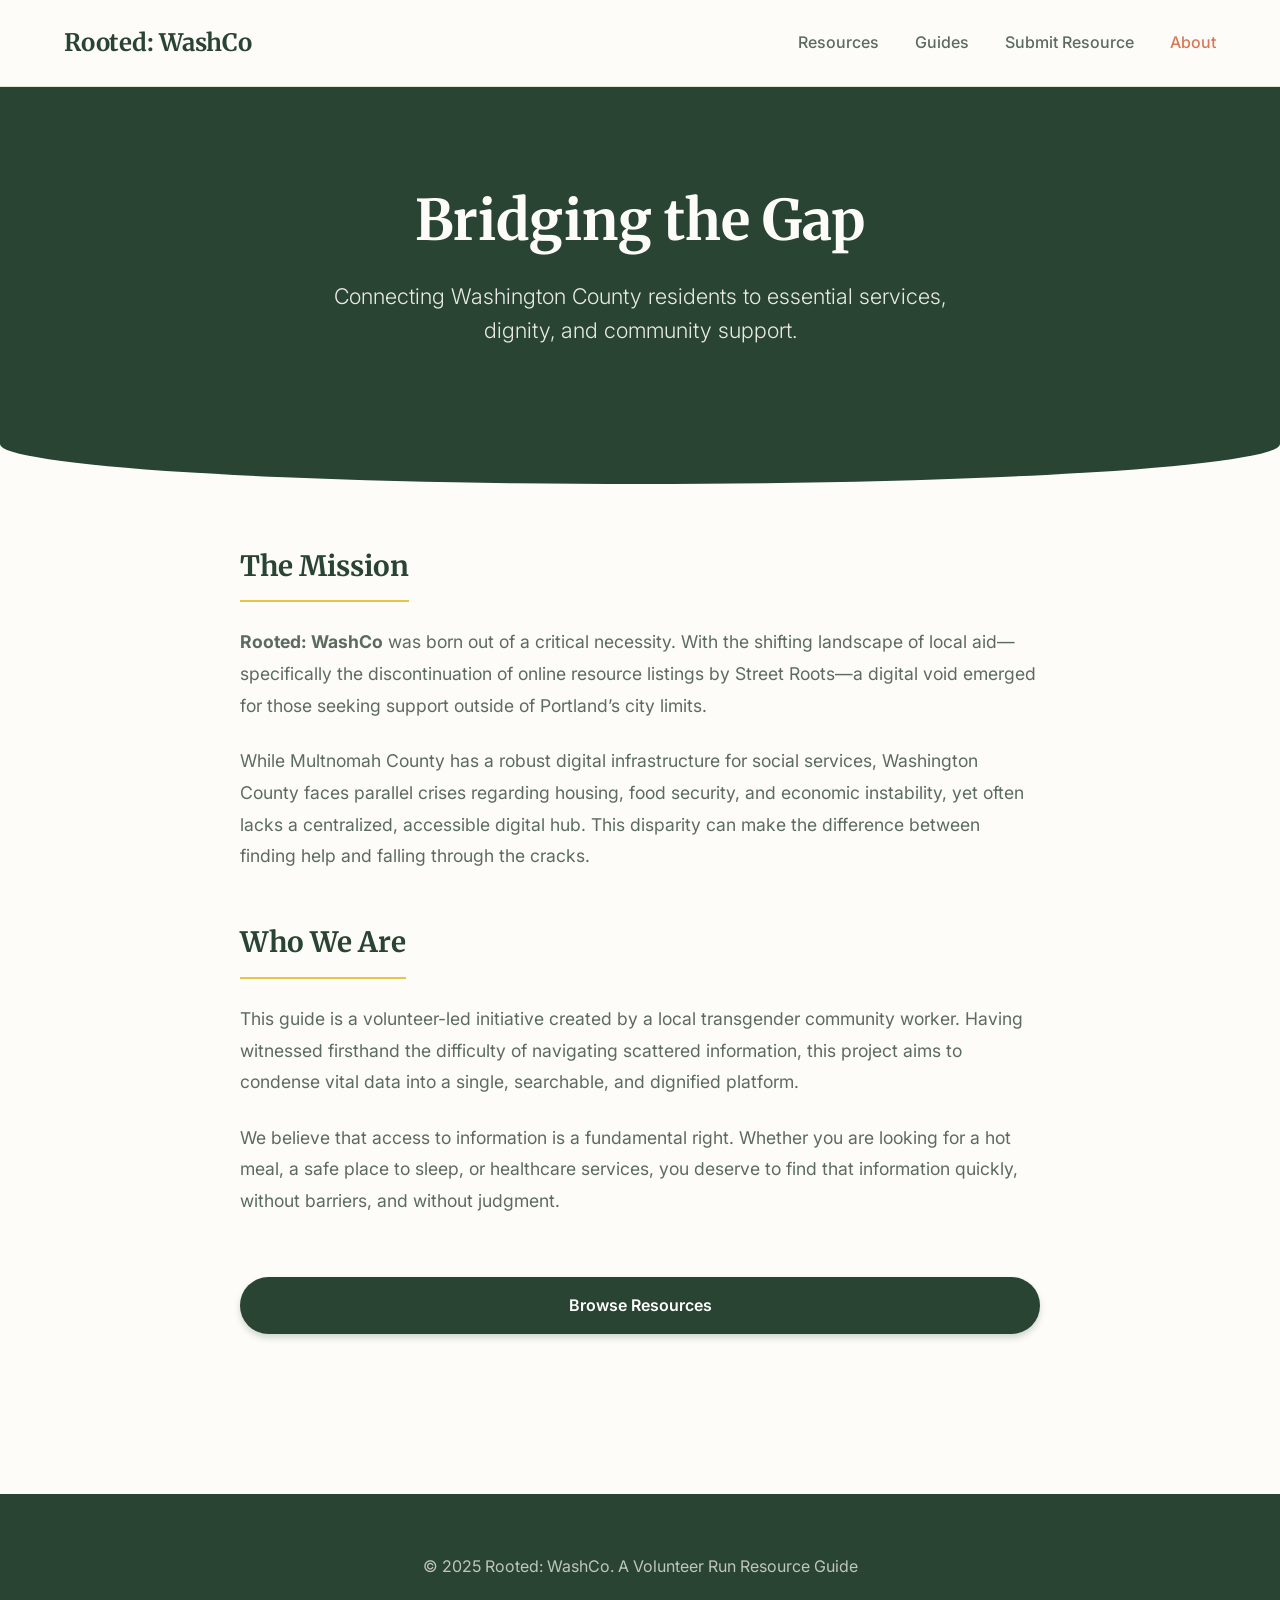
==== about.html @ 28d8c81e "Add files via upload" ====
<!DOCTYPE html>
<html lang="en">
<head>
    <meta charset="UTF-8">
    <meta name="viewport" content="width=device-width, initial-scale=1.0">
    <title>About - Rooted: WashCo</title>
    <link rel="stylesheet" href="style.css">
    <link rel="manifest" href="manifest.json">
    <meta name="theme-color" content="#2A4434">
    <meta name="apple-mobile-web-app-capable" content="yes">
    <meta name="apple-mobile-web-app-status-bar-style" content="black-translucent">
    <link rel="apple-touch-icon" href="icon-192.png">
    <link rel="preconnect" href="https://fonts.googleapis.com">
    <link rel="preconnect" href="https://fonts.gstatic.com" crossorigin>
    <link href="https://fonts.googleapis.com/css2?family=Inter:wght@300;400;500;600&family=Merriweather:ital,wght@0,300;0,400;0,700;0,900;1,300;1,400;1,700;1,900&display=swap" rel="stylesheet">
    <style>
        /* Internal styles specific to the text layout of the About page 
           to ensure readability without modifying the global style.css */
        .content-wrapper {
            max-width: 800px;
            margin: 0 auto;
            padding: 0 0 100px;
        }
        
        .content-section {
            margin-bottom: 48px;
        }

        .content-section h3 {
            font-family: var(--font-header);
            font-size: 1.75rem;
            color: var(--text-primary);
            margin-bottom: 24px;
            border-bottom: 2px solid var(--accent-secondary);
            padding-bottom: 12px;
            display: inline-block;
        }

        .content-section p {
            font-size: 1.1rem;
            color: var(--text-secondary);
            margin-bottom: 24px;
            line-height: 1.8;
        }

        /* Adjust hero for page without search bar */
        .hero-about {
            padding-bottom: 80px;
            margin-bottom: 60px;
        }
    </style>
</head>
<body>
    <a href="#main-content" class="skip-link">Skip to main content</a>
    <header>
        <div class="container header-container">
            <h1 class="logo">Rooted: WashCo</h1>
            <nav>
                <a href="index.html">Resources</a>
                <a href="#">Guides</a>
                <a href="submit-resource.html">Submit Resource</a>
                <a href="#" class="active">About</a>
            </nav>
        </div>
    </header>

    <main id="main-content">
        <section class="hero hero-about">
            <div class="container">
                <h2>Bridging the Gap</h2>
                <p>Connecting Washington County residents to essential services, dignity, and community support.</p>
            </div>
        </section>

        <section class="container">
            <div class="content-wrapper">
                
                
                <div class="content-section">
                    <h3>The Mission</h3>
                    <p>
                        <strong>Rooted: WashCo</strong> was born out of a critical necessity. With the shifting landscape of local aid—specifically the discontinuation of online resource listings by Street Roots—a digital void emerged for those seeking support outside of Portland’s city limits.
                    </p>
                    <p>
                        While Multnomah County has a robust digital infrastructure for social services, Washington County faces parallel crises regarding housing, food security, and economic instability, yet often lacks a centralized, accessible digital hub. This disparity can make the difference between finding help and falling through the cracks.
                    </p>
                </div>

                <div class="content-section">
                    <h3>Who We Are</h3>
                    <p>
                        This guide is a volunteer-led initiative created by a local transgender community worker. Having witnessed firsthand the difficulty of navigating scattered information, this project aims to condense vital data into a single, searchable, and dignified platform.
                    </p>
                    <p>
                        We believe that access to information is a fundamental right. Whether you are looking for a hot meal, a safe place to sleep, or healthcare services, you deserve to find that information quickly, without barriers, and without judgment.
                    </p>
                </div>

                <div class="action-row" style="justify-content: center; margin-top: 60px;">
                    <a href="index.html" class="btn btn-primary" style="padding: 16px 48px;">Browse Resources</a>
                </div>

            </div>
        </section>
    </main>

    <footer>
        <div class="container">
            <p>&copy; 2025 Rooted: WashCo. A Volunteer Run Resource Guide</p>
        </div>
    </footer>
</body>
</html>
---- style.css ----
:root {
    /* Palette - Earthy & Grounded */
    --bg-color: #FDFCF8; /* Warm Off-White/Cream */
    --bg-secondary: #F2F0E9; /* Slightly darker cream for contrast */
    --card-bg: #FFFFFF;

    --text-primary: #2A4434; /* Deep Forest Green */
    --text-secondary: #5C6B5F; /* Muted Green/Grey */
    --text-on-dark: #FDFCF8; /* Cream text for dark backgrounds */

    --accent-color: #D97757; /* Terracotta - Warm, organic */
    --accent-color-hover: #C06042;
    --accent-secondary: #E8C547; /* Ochre/Mustard for highlights */

    --border-color: #E6E2D6;

    --shadow-sm: 0 4px 6px rgba(42, 68, 52, 0.05);
    --shadow-md: 0 10px 15px rgba(42, 68, 52, 0.08);
    --shadow-lg: 0 20px 25px rgba(42, 68, 52, 0.1);

    --radius-sm: 8px;
    --radius-md: 16px;
    --radius-lg: 24px;

    --font-header: 'Merriweather', serif;
    --font-body: 'Inter', sans-serif;
}

* {
    box-sizing: border-box;
    margin: 0;
    padding: 0;
}

body {
    font-family: var(--font-body);
    background-color: var(--bg-color);
    color: var(--text-primary);
    line-height: 1.6;
    -webkit-font-smoothing: antialiased;
}

.container {
    max-width: 1200px;
    margin: 0 auto;
    padding: 0 24px;
}

/* Header */
header {
    background: rgba(253, 252, 248, 0.95);
    backdrop-filter: blur(10px);
    -webkit-backdrop-filter: blur(10px);
    position: sticky;
    top: 0;
    z-index: 100;
    border-bottom: 1px solid var(--border-color);
    padding: 24px 0;
}

.header-container {
    display: flex;
    justify-content: space-between;
    align-items: center;
}

.logo {
    font-family: var(--font-header);
    font-weight: 700;
    font-size: 1.5rem;
    color: var(--text-primary);
    letter-spacing: -0.01em;
}

nav a {
    text-decoration: none;
    color: var(--text-secondary);
    margin-left: 32px;
    font-size: 1rem;
    font-weight: 500;
    transition: color 0.2s ease;
}

nav a.active, nav a:hover {
    color: var(--accent-color);
}

/* Hero Section */
.hero {
    background-color: var(--text-primary);
    color: var(--text-on-dark);
    padding: 100px 0 140px; /* Extra padding bottom for the curve */
    text-align: center;
    position: relative;
    border-bottom-left-radius: 50% 40px;
    border-bottom-right-radius: 50% 40px;
    margin-bottom: 60px;
}

.hero h2 {
    font-family: var(--font-header);
    font-size: 3.5rem;
    font-weight: 700;
    line-height: 1.2;
    margin-bottom: 24px;
    color: var(--text-on-dark);
}

.hero p {
    font-size: 1.35rem;
    color: rgba(253, 252, 248, 0.9);
    max-width: 640px;
    margin: 0 auto 56px;
    font-weight: 300;
}

/* Search - Floating Effect */
.search-container {
    max-width: 700px;
    margin: 0 auto;
    position: relative;
    transform: translateY(32px); /* Pushes it down to overlap the curve */
    z-index: 10;
}

#searchInput {
    width: 100%;
    padding: 24px 32px 24px 64px;
    border: 1px solid rgba(0,0,0,0.05);
    border-radius: 100px; /* Pill shape */
    background: var(--card-bg);
    box-shadow: 0 15px 35px rgba(42, 68, 52, 0.2);
    font-size: 1.1rem;
    font-family: var(--font-body);
    color: var(--text-primary);
    transition: all 0.3s ease;
}

#searchInput::placeholder {
    color: #9CA3AF;
}

#searchInput:focus {
    outline: none;
    transform: translateY(-2px);
    box-shadow: 0 20px 40px rgba(217, 119, 87, 0.25);
    border-color: var(--accent-color);
}

.search-icon {
    position: absolute;
    left: 28px;
    top: 50%;
    transform: translateY(-50%);
    color: var(--accent-color);
    width: 24px;
    height: 24px;
    pointer-events: none;
}

/* Categories */
.categories {
    display: flex;
    flex-wrap: wrap;
    justify-content: center;
    gap: 12px;
    margin-bottom: 60px;
    padding-top: 40px; /* Space for the floating search bar */
}

.category-chip {
    background: white;
    border: 1px solid var(--border-color);
    border-radius: 100px;
    padding: 10px 20px;
    font-size: 0.95rem;
    font-weight: 500;
    color: var(--text-secondary);
    cursor: pointer;
    transition: all 0.2s ease;
    font-family: var(--font-body);
    box-shadow: var(--shadow-sm);
}

.category-chip:hover {
    transform: translateY(-2px);
    border-color: var(--accent-color);
    color: var(--accent-color);
}

.category-chip.active {
    background: var(--text-primary);
    color: white;
    border-color: var(--text-primary);
    box-shadow: var(--shadow-md);
}

/* Results Grid */
.results {
    padding-bottom: 100px;
}

.resource-grid {
    display: grid;
    grid-template-columns: repeat(auto-fill, minmax(360px, 1fr));
    gap: 32px;
}

.resource-card {
    background: var(--card-bg);
    border-radius: var(--radius-md);
    padding: 32px;
    box-shadow: var(--shadow-sm);
    border: 1px solid rgba(230, 226, 214, 0.5);
    transition: all 0.3s cubic-bezier(0.4, 0, 0.2, 1);
    display: flex;
    flex-direction: column;
    height: 100%;
    position: relative;
    overflow: hidden;
}

.resource-card:hover {
    transform: translateY(-8px);
    box-shadow: var(--shadow-lg);
    border-color: var(--accent-secondary);
}

/* Top accent bar for cards */
.resource-card::before {
    content: '';
    position: absolute;
    top: 0;
    left: 0;
    width: 100%;
    height: 6px;
    background: var(--accent-secondary); /* Ochre accent */
    opacity: 0;
    transition: opacity 0.3s ease;
}

.resource-card:hover::before {
    opacity: 1;
}

.card-category {
    display: inline-block;
    font-size: 0.75rem;
    text-transform: uppercase;
    letter-spacing: 0.08em;
    font-weight: 700;
    color: var(--accent-color);
    background: rgba(217, 119, 87, 0.1);
    padding: 6px 12px;
    border-radius: 4px;
    margin-bottom: 16px;
    align-self: flex-start;
}

.card-title {
    font-family: var(--font-header);
    font-size: 1.5rem;
    font-weight: 700;
    margin-bottom: 16px;
    color: var(--text-primary);
    line-height: 1.3;
}

.card-info {
    font-size: 1rem;
    color: var(--text-secondary);
    margin-bottom: 24px;
    flex-grow: 1;
}

.info-row {
    display: flex;
    align-items: flex-start;
    margin-bottom: 12px;
    gap: 12px;
}

.info-icon {
    flex-shrink: 0;
    width: 20px;
    height: 20px;
    margin-top: 3px;
    color: var(--accent-color); /* Icon color matches accent */
}

.card-details {
    background-color: var(--bg-secondary);
    border-radius: var(--radius-sm);
    padding: 20px;
    margin-top: 20px;
    font-size: 0.95rem;
}

.detail-label {
    font-family: var(--font-header);
    font-weight: 700;
    font-size: 0.85rem;
    color: var(--text-primary);
    margin-bottom: 6px;
    display: block;
}

.detail-text {
    color: var(--text-secondary);
    margin-bottom: 12px;
    line-height: 1.6;
}

.detail-text:last-child {
    margin-bottom: 0;
}

.action-row {
    margin-top: 28px;
    display: flex;
    gap: 16px;
}

.btn {
    flex: 1;
    display: inline-flex;
    justify-content: center;
    align-items: center;
    padding: 14px 20px;
    border-radius: 100px; /* Pill shape buttons */
    font-size: 1rem;
    font-weight: 600;
    text-decoration: none;
    transition: all 0.2s ease;
    cursor: pointer;
}

.btn-primary {
    background: var(--text-primary);
    color: white;
    box-shadow: 0 4px 6px rgba(42, 68, 52, 0.2);
}

.btn-primary:hover {
    background: #1e3326;
    transform: translateY(-2px);
    box-shadow: 0 6px 12px rgba(42, 68, 52, 0.3);
}

.btn-secondary {
    background: transparent;
    border: 2px solid var(--text-primary);
    color: var(--text-primary);
}

.btn-secondary:hover {
    background: var(--bg-secondary);
    transform: translateY(-2px);
}

/* Footer */
footer {
    background-color: var(--text-primary);
    color: rgba(253, 252, 248, 0.7);
    padding: 60px 0;
    text-align: center;
    font-size: 1rem;
    margin-top: 60px;
}

/* Utility */
.hidden {
    display: none !important;
}

.no-results {
    text-align: center;
    padding: 60px;
    background: var(--bg-secondary);
    border-radius: var(--radius-md);
    color: var(--text-secondary);
    font-size: 1.2rem;
}

/* Responsive */
@media (max-width: 768px) {
    .hero {
        padding: 60px 0 100px;
        border-radius: 0 0 30px 30px;
    }

    .hero h2 {
        font-size: 2.5rem;
    }

    .hero p {
        font-size: 1.1rem;
    }

    .search-container {
        padding: 0 20px;
        transform: translateY(24px);
    }

    #searchInput {
        padding: 20px 24px 20px 56px;
    }

    .resource-grid {
        grid-template-columns: 1fr;
    }

    .container {
        padding: 0 20px;
    }

    .category-chip {
        padding: 8px 16px;
        font-size: 0.9rem;
    }
}

/* Skip Link */
.skip-link {
    position: absolute;
    top: -9999px;
    left: 50%;
    transform: translateX(-50%);
    background: var(--text-primary);
    color: white;
    padding: 16px 24px;
    z-index: 1000;
    text-decoration: none;
    font-weight: 600;
    border-radius: 0 0 8px 8px;
    box-shadow: 0 4px 12px rgba(0,0,0,0.2);
    transition: top 0.2s ease-in-out;
}

.skip-link:focus {
    top: 0;
    outline: 2px solid var(--accent-secondary);
}

/* Form Styles */
.form-section {
    padding-bottom: 80px;
}

.resource-form {
    background: var(--card-bg);
    padding: 40px;
    border-radius: var(--radius-md);
    box-shadow: var(--shadow-sm);
    border: 1px solid rgba(230, 226, 214, 0.5);
}

.form-group {
    margin-bottom: 24px;
}

.form-group label {
    display: block;
    font-family: var(--font-header);
    font-weight: 700;
    color: var(--text-primary);
    margin-bottom: 8px;
    font-size: 0.95rem;
}

.form-group input,
.form-group select,
.form-group textarea {
    width: 100%;
    padding: 12px 16px;
    border: 1px solid var(--border-color);
    border-radius: var(--radius-sm);
    font-family: var(--font-body);
    font-size: 1rem;
    color: var(--text-primary);
    background-color: #FAFAFA;
    transition: all 0.2s ease;
}

.form-group input:focus,
.form-group select:focus,
.form-group textarea:focus {
    outline: none;
    border-color: var(--accent-color);
    background-color: white;
    box-shadow: 0 0 0 3px rgba(217, 119, 87, 0.1);
}

.form-group textarea {
    resize: vertical;
    min-height: 100px;
}

@media (max-width: 768px) {
    .resource-form {
        padding: 24px;
    }
}
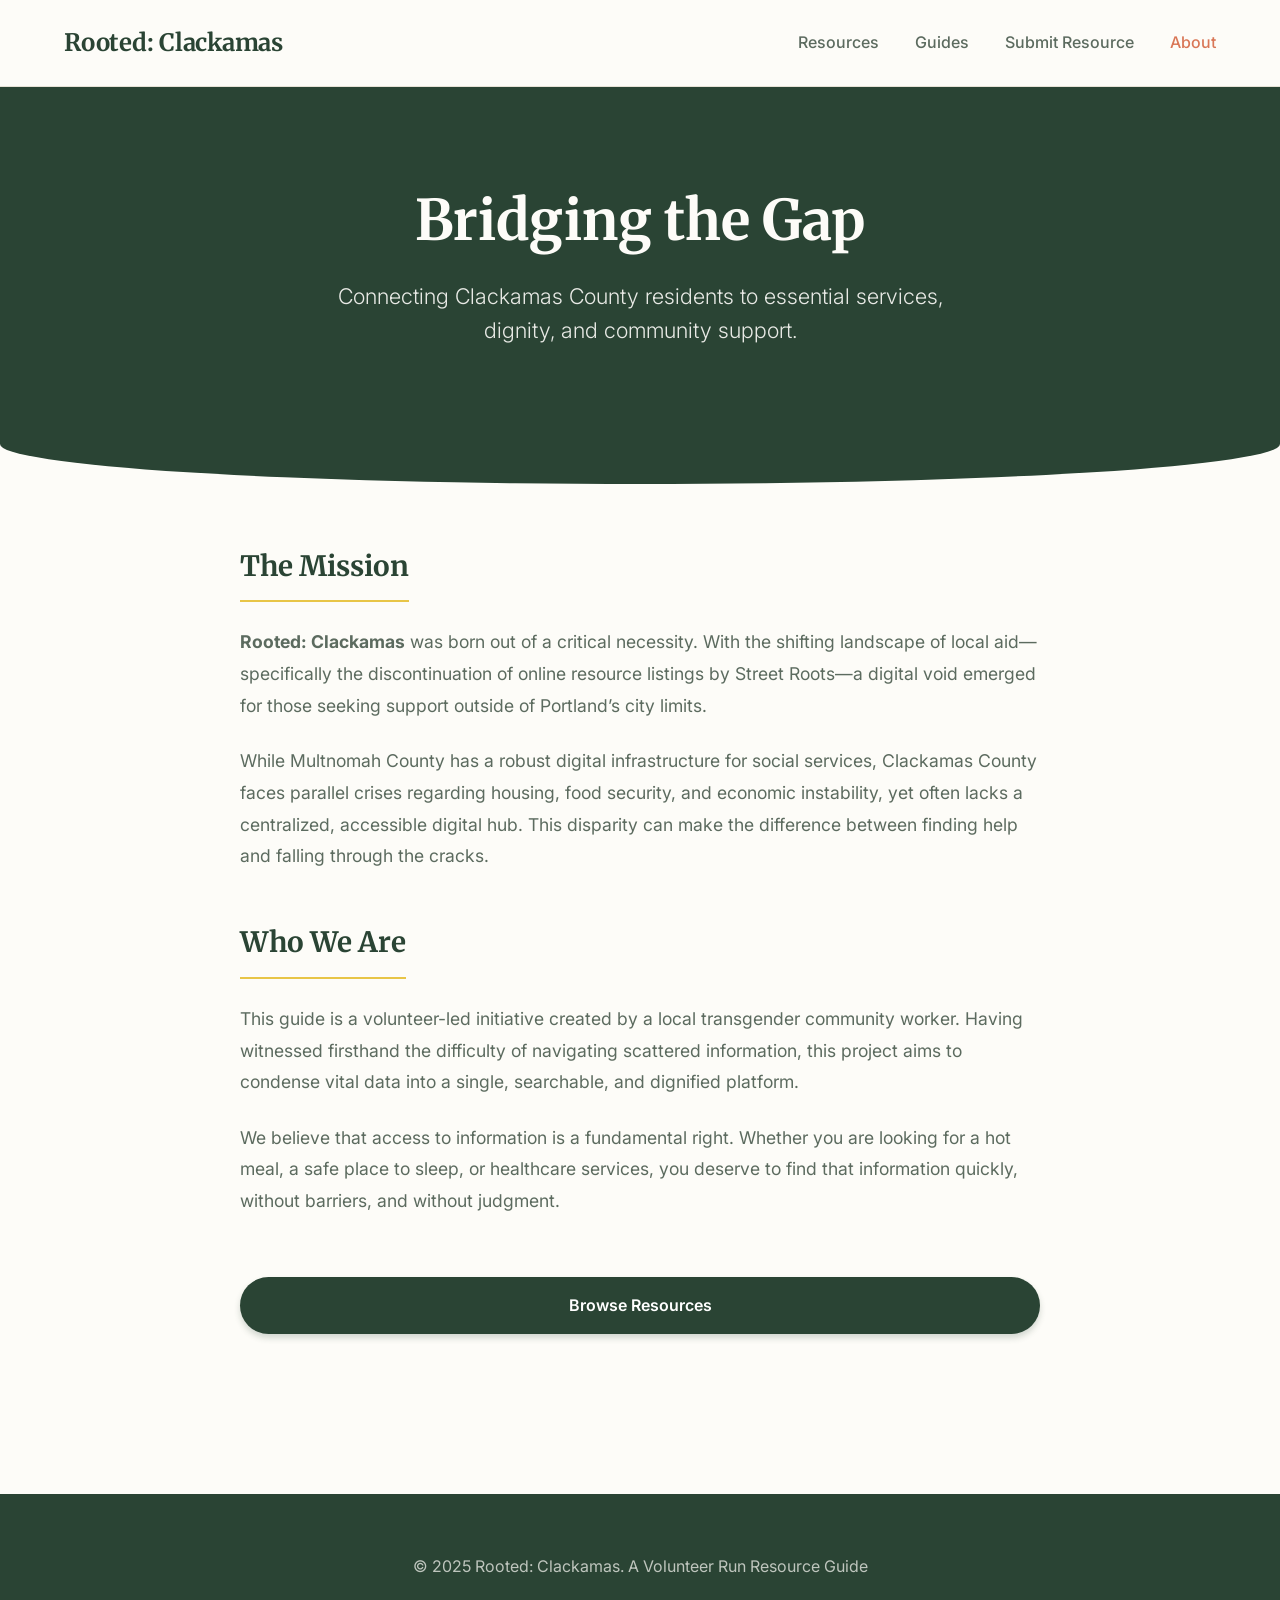
==== commit 09a23ce7: "Rebrand site to Rooted: Clackamas County Updates all branding, titles, and descriptive text from "Wa" ====
--- a/about.html
+++ b/about.html
@@ -3,7 +3,7 @@
 <head>
     <meta charset="UTF-8">
     <meta name="viewport" content="width=device-width, initial-scale=1.0">
-    <title>About - Rooted: WashCo</title>
+    <title>About - Rooted: Clackamas</title>
     <link rel="stylesheet" href="style.css">
     <link rel="manifest" href="manifest.json">
     <meta name="theme-color" content="#2A4434">
@@ -54,7 +54,7 @@
     <a href="#main-content" class="skip-link">Skip to main content</a>
     <header>
         <div class="container header-container">
-            <h1 class="logo">Rooted: WashCo</h1>
+            <h1 class="logo">Rooted: Clackamas</h1>
             <nav>
                 <a href="index.html">Resources</a>
                 <a href="#">Guides</a>
@@ -68,7 +68,7 @@
         <section class="hero hero-about">
             <div class="container">
                 <h2>Bridging the Gap</h2>
-                <p>Connecting Washington County residents to essential services, dignity, and community support.</p>
+                <p>Connecting Clackamas County residents to essential services, dignity, and community support.</p>
             </div>
         </section>
 
@@ -79,10 +79,10 @@
                 <div class="content-section">
                     <h3>The Mission</h3>
                     <p>
-                        <strong>Rooted: WashCo</strong> was born out of a critical necessity. With the shifting landscape of local aid—specifically the discontinuation of online resource listings by Street Roots—a digital void emerged for those seeking support outside of Portland’s city limits.
+                        <strong>Rooted: Clackamas</strong> was born out of a critical necessity. With the shifting landscape of local aid—specifically the discontinuation of online resource listings by Street Roots—a digital void emerged for those seeking support outside of Portland’s city limits.
                     </p>
                     <p>
-                        While Multnomah County has a robust digital infrastructure for social services, Washington County faces parallel crises regarding housing, food security, and economic instability, yet often lacks a centralized, accessible digital hub. This disparity can make the difference between finding help and falling through the cracks.
+                        While Multnomah County has a robust digital infrastructure for social services, Clackamas County faces parallel crises regarding housing, food security, and economic instability, yet often lacks a centralized, accessible digital hub. This disparity can make the difference between finding help and falling through the cracks.
                     </p>
                 </div>
 
@@ -106,7 +106,7 @@
 
     <footer>
         <div class="container">
-            <p>&copy; 2025 Rooted: WashCo. A Volunteer Run Resource Guide</p>
+            <p>&copy; 2025 Rooted: Clackamas. A Volunteer Run Resource Guide</p>
         </div>
     </footer>
 </body>
